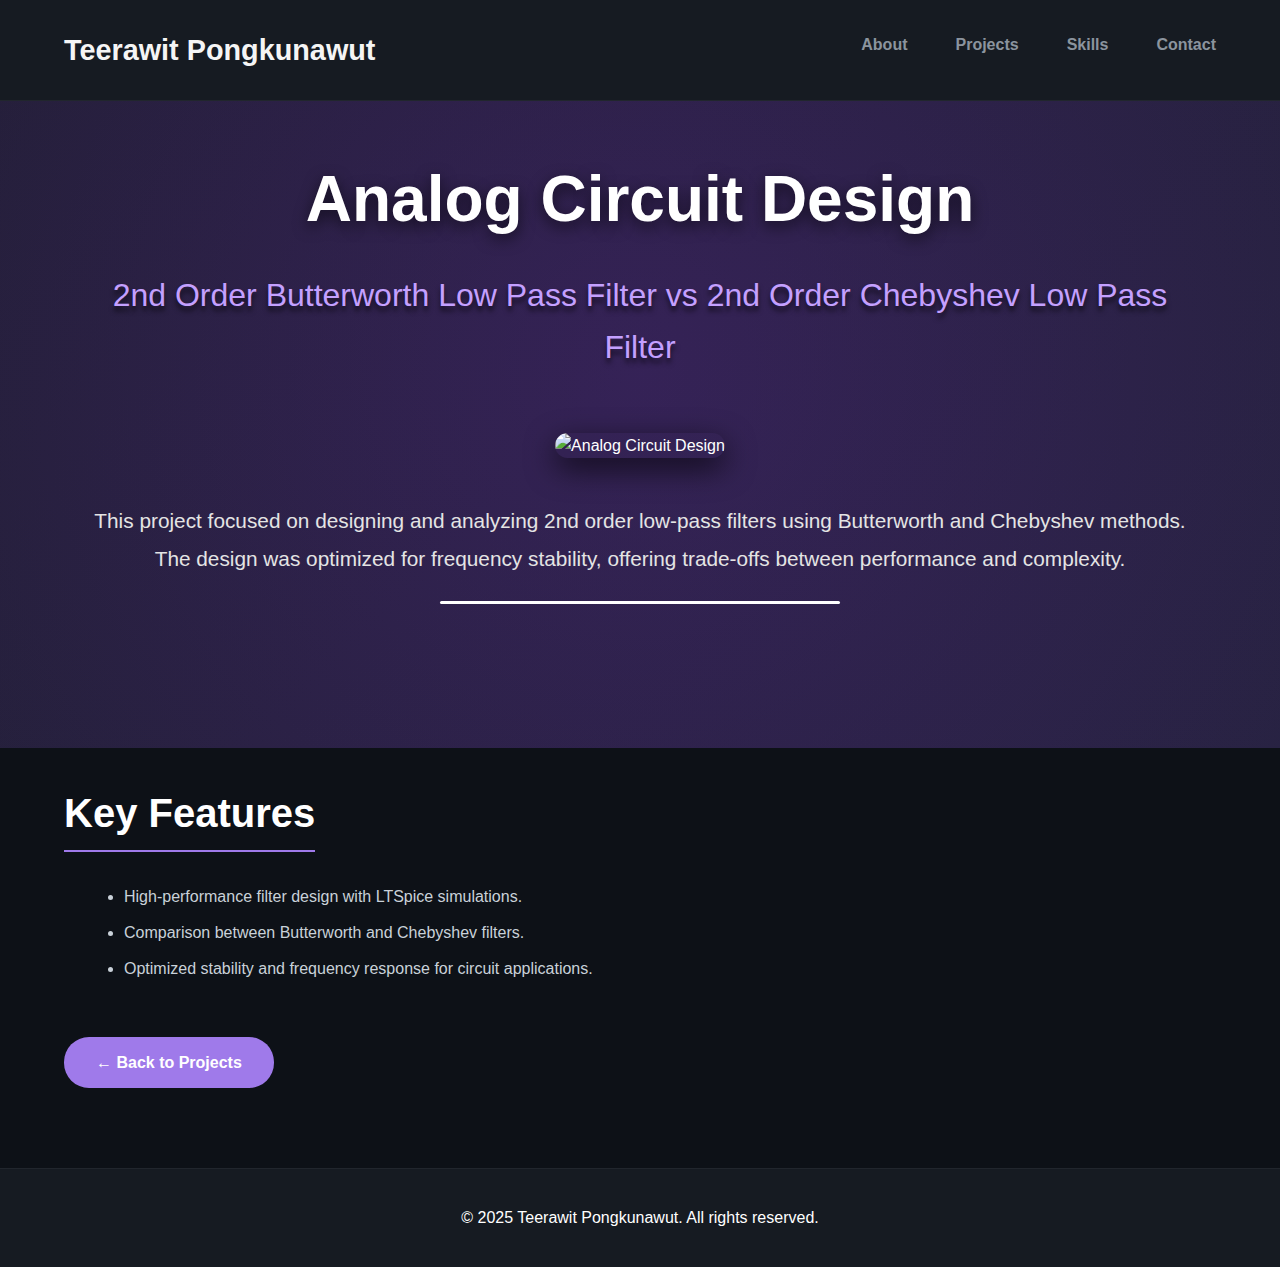
==== analog.html @ c82450d9 "first commit" ====
<!DOCTYPE html>
<html lang="en">
<head>
  <meta charset="UTF-8">
  <meta name="viewport" content="width=device-width, initial-scale=1.0">
  <title>Analog Circuit Design</title>
  <link rel="stylesheet" href="css/styles.css">
  <link rel="stylesheet" href="css/analog.css">
</head>
<body>
  
  <!-- Navbar -->
  <nav class="navbar">
    <div class="container">
      <span class="logo">Teerawit Pongkunawut</span>
      <ul class="nav-links">
        <li><a href="index.html#about">About</a></li>
        <li><a href="index.html#projects">Projects</a></li>
        <li><a href="index.html#skills">Skills</a></li>
        <li><a href="index.html#contact">Contact</a></li>
      </ul>
    </div>
  </nav>

  <!-- Project Hero Section -->
  <header class="project-hero">
    <div class="container">
      <h1>Analog Circuit Design</h1>
      <div class="subheading">
        2nd Order Butterworth Low Pass Filter vs 2nd Order Chebyshev Low Pass Filter
      </div>
      <img src="https://cdn.discordapp.com/attachments/1316251651568304169/1333033863064322068/image.png?ex=67976c07&is=67961a87&hm=56b15adc8330015cd0906551c6a0e2ed4f163051e583e97279deda4b3bd857d8&" 
           alt="Analog Circuit Design" 
           class="project-image">
      <p>
        This project focused on designing and analyzing 2nd order low-pass filters using Butterworth and Chebyshev methods. 
        The design was optimized for frequency stability, offering trade-offs between performance and complexity.
      </p>
    </div>
  </header>

  <!-- Page Content -->
  <div class="container">
    <h2>Key Features</h2>
    <ul>
      <li>High-performance filter design with LTSpice simulations.</li>
      <li>Comparison between Butterworth and Chebyshev filters.</li>
      <li>Optimized stability and frequency response for circuit applications.</li>
    </ul>

    <!-- Back Button -->
    <a href="index.html#projects" class="back-button">← Back to Projects</a>
  </div>

  <!-- Footer -->
  <footer class="footer">
    <p>&copy; 2025 Teerawit Pongkunawut. All rights reserved.</p>
  </footer>
</body>
</html>
---- css/styles.css ----
/* General Styles */
body {
  margin: 0;
  font-family: 'Arial', sans-serif;
  background-color: #0d1117;
  color: #c9d1d9;
  line-height: 1.6;
}

/* General Section Styles */
.section {
  padding: 6rem 1rem;
  background-color: #0d1117; /* Dark theme background */
  color: #c9d1d9; /* Light text */
  
}

.section h2 {
  font-size: 2.8rem;
  color: #ffffff;
  margin-bottom: 2rem;
  text-transform: uppercase;
  position: relative;
}

.section h2::after {
  content: '';
  display: block;
  width: 100px;
  height: 4px;
  background: linear-gradient(90deg, #9f7aea, #805ad5);
  margin: 0.5rem auto 0;
  border-radius: 2px;
}

.container {
  width: 90%;
  max-width: 1200px;
  margin: auto;
}
  
/* Navbar */
.navbar {
    background: #161b22;
  position: fixed;
  top: 0;
  width: 100%;
  z-index: 1000;
  border-bottom: 1px solid #21262d;
  padding: 1rem 0;
}
  
.navbar .container {
  display: flex;
  justify-content: space-between;
  align-items: center;
}
  
.logo {
  font-size: 1.8rem;
  font-weight: bold;
  color: #f5f5f5;
}
  
.nav-links {
  list-style: none;
  display: flex;
  gap: 3rem; /* เพิ่มระยะห่างระหว่างลิงก์ */
}
  
.nav-links a {
  text-decoration: none;
  font-weight: 600;
  color: #8b949e;
  transition: color 0.3s;
}
  
.nav-links a:hover {
  color: #9f7aea;
}

/* progress-bar */
#progress-bar {
  position: fixed;
  top: 0;
  left: 0;
  height: 5px; /* Thickness of the progress bar */
  background: #9f7aea; /* Bar color (can be changed to match your theme) */
  width: 0; /* Initial width (will be updated dynamically) */
  z-index: 9999; /* Ensure it appears above all other elements */
  transition: width 0.25s ease-out; /* Smooth animation */
}

/* Typing Effect */
.typing-container {
  display: flex;
  justify-content: center;
  align-items: center;
  height: 100vh; /* ทำให้ข้อความอยู่กลางหน้าจอ */
  background: linear-gradient(135deg, #0d1117, #21262d);
}

.typing {
  font-size: 5rem;
  font-weight: bold;
  color: #ffffff;
  text-align: center;
  border-right: 3px solid #9f7aea;
  animation: blink 0.7s step-end infinite;
}

/* Keyframes for Cursor Blinking */
@keyframes blink {
  from {
    border-color: transparent;
  }
  to {
    border-color: #9f7aea;
  }
}

/* Animation for fade-in and slide-up */
@keyframes fadeInUp {
  from {
    opacity: 0;
    transform: translateY(30px); /* เลื่อนลงเล็กน้อย */
  }
  to {
    opacity: 1;
    transform: translateY(0);
  }
}

/* Default hidden state */
.hidden {
  opacity: 0;
  transform: translateY(50px);
  transition: opacity 0.6s ease-out, transform 0.6s ease-out;
}

/* Visible state */
.show {
  opacity: 1;
  transform: translateY(0);
}

/* Hero Section */
.hero-section {
  min-height: 80vh; /* ให้สูงเต็มจอ */
  display: flex;
  flex-wrap: wrap;
  align-items: center;
  gap: 2rem;
  padding: 120px 0 60px; /* เพิ่ม padding ล่างเพื่อแยกจาก section ถัดไป */
  background: #0d1117; /* พื้นหลังสีเข้ม */
}

.hero-section .text-content h1 {
  font-size: 3.5rem;
  color: #ffffff;
  margin-bottom: 1rem;
  line-height: 1.2;
}
  
.hero-section .text-content h1 span {
  color: #9f7aea;
}
  
.hero-section .text-content p {
  font-size: 1.2rem;
  color: #8b949e;
  margin-bottom: 1.5rem;
}
  
.hero-section .text-content .social-icons a {
  color: #8b949e;
  font-size: 1.2rem;
  margin-right: 1rem;
  text-decoration: none;
  transition: color 0.3s, transform 0.3s;
}
  
.hero-section .text-content .social-icons a:hover {
  color: #9f7aea;
  transform: scale(1.1);
}
  
.hero-section .image-content {
  flex: 1;
  display: flex;
  justify-content: center;
  align-items: center;
}
  
.hero-section .image-content .profile-picture {
  position: relative;
  width: 220px;
  height: 220px;
  border-radius: 50%;
  overflow: hidden;
  border: 5px solid #9f7aea;
  box-shadow: 0 4px 10px rgba(0, 0, 0, 0.5);
  transition: transform 0.3s;
}
  
.hero-section .image-content .profile-picture:hover {
  transform: scale(1.1);
}
  
.hero-section .image-content .profile-picture img {
  width: 100%;
  height: 100%;
  object-fit: cover;
}
  
  /* Sections */
  .section {
    padding: 4rem 0;
  }
  
  .section:nth-child(even) {
    background: #0d1117;
  }
  
  .section:nth-child(odd) {
    background: #161b22;
  }
  
  .section h2 {
    font-size: 2.5rem;
    color: #ffffff;
    margin-bottom: 2rem;
    text-align: center;
  }
  
  .projects-grid, .skills-grid {
    display: grid;
    grid-template-columns: repeat(auto-fit, minmax(300px, 1fr));
    gap: 2rem;
  }
  
  /* Project Cards */
.project-card {
  display: flex;
  flex-direction: column;
  justify-content: space-between;
  border-radius: 10px;
  overflow: hidden;
  transition: transform 0.3s ease, box-shadow 0.3s ease;
  box-shadow: 0 4px 8px rgba(0, 0, 0, 0.3); /* Shadow เริ่มต้น */
}

.project-card:hover {
  transform: translateY(-5px); /* ยกขึ้นเล็กน้อย */
  box-shadow: 0 10px 15px rgba(0, 0, 0, 0.2); /* เพิ่ม shadow */
}

.project-card img {
  width: 100%;
  height: 200px;
  object-fit: cover;
}

.project-card .content {
  padding: 1rem;
  flex-grow: 1; /* เพื่อผลักดัน footer ลง */
}

.project-card h3 {
  font-size: 1.25rem;
  color: #ffffff;
  margin-bottom: 0.5rem;
}

.project-card p {
  color: #8b949e;
  font-size: 1rem;
  line-height: 1.5;
}

.project-card .card-footer {
  padding: 1rem;
  background: #161b22; /* เพิ่ม background */
}

.project-card a.view-project {
  color: #9f7aea;
  font-weight: bold;
  text-decoration: none;
  display: inline-block;
  transition: color 0.3s ease;
}

.project-card a.view-project:hover {
  color: #805ad5;
}

/* Adjust grid layout */
.projects-grid {
  display: grid;
  grid-template-columns: repeat(auto-fit, minmax(300px, 1fr));
  gap: 1.5rem;
}


  /* View Project Link */
.view-project {
  display: inline-block;
  color: #9f7aea;
  font-weight: bold;
  text-decoration: none;
  transition: transform 0.4s ease-in-out, color 0.3s ease-in-out;
}

.view-project:hover {
  color: #805ad5;
  transform: scale(1.1);
}
  
/* Skill Cards */
.skill-card {
  background: #21262d;
  border-radius: 10px;
  padding: 1rem;
  text-align: center;
  transition: background 0.3s, transform 0.3s;
}
  
.skill-card:hover {
  background: #33373f;
  transform: scale(1.05);
}
  
.skill-card h3 {
  color: #f5f5f5;
}
  
/* Contact List */
.contact-row {
  display: flex;
  justify-content: center;
  align-items: flex-start;
  gap: 2rem;
  flex-wrap: wrap;
}

/* Contact Item */
.contact-item {
  text-align: center;
  flex: 1 1 200px; /* ขนาดขั้นต่ำสำหรับบล็อกอื่น */
  max-width: 200px; /* จำกัดความกว้าง */
  display: flex;
  flex-direction: column;
  gap: 1rem;
}

/* Address Item */
.contact-item.address {
  flex: 2 1 400px; /* เพิ่มความกว้างของ Address */
  max-width: 500px; /* ขยายขนาดสูงสุด */
}

.contact-item h3 {
  font-size: 1.5rem;
  margin-bottom: 1rem;
  color: #c9d1d9;
  text-shadow: 0 5px 15px rgba(0, 0, 0, 0.6); /* เพิ่มเงาให้ดูมีมิติ */
}

.contact-item i {
  font-size: 2.5rem;
  margin-bottom: 0.5rem;
  color: #9f7aea;
  transition: transform 0.3s ease, color 0.3s ease;
}

.contact-item i:hover {
  transform: scale(1.2);
  color: #805ad5;
}

.contact-item p,
.contact-item a {
  font-size: 1.2rem;
  line-height: 1.8;
  color: #c9d1d9;
  text-decoration: none;
}

.contact-item a:hover {
  color: #805ad5;
}



/* Social Links */
.social-links {
  display: flex;
  gap: 1rem;
  justify-content: center;
}

.social-links a {
  font-size: 2rem;
  color: #9f7aea;
  transition: color 0.3s ease, transform 0.3s ease;
}

.social-links a:hover {
  color: #805ad5;
  transform: scale(1.2);
}


/* Footer */
.footer {
  background: #0d1117;
  text-align: center;
  padding: 1.5rem;
  color: #8b949e;
}

.footer a {
  color: #9f7aea;
  text-decoration: none;
  transition: color 0.3s ease;
}

.footer a:hover {
  color: #805ad5;
}

/* GitHub Link */
.github-link {
  text-align: center;
  margin-top: 20px;
}

.github-link a {
  display: inline-block;
  padding: 10px 20px;
  background-color: #9f7aea;
  color: #ffffff;
  font-weight: bold;
  border-radius: 5px;
  text-decoration: none;
  transition: background-color 0.3s ease;
}

.github-link a:hover {
  background-color: #805ad5;
}
---- css/analog.css ----
/* General Styles */
body {
    margin: 0;
    font-family: 'Arial', sans-serif;
    background-color: #0d1117;
    color: #c9d1d9;
    line-height: 1.6;
  }
  
  .container {
    width: 90%;
    max-width: 1200px;
    margin: auto;
  }
  
  /* Project Hero Section */
  .project-hero {
    color: #ffffff;
    text-align: center;
    padding: 8rem 1rem;
    position: relative;
    overflow: hidden;
    background: linear-gradient(135deg, #1e1e2f, #24243e, #6254beb0);
    background-size: 300% 300%; /* ขยายขนาดพื้นหลัง */
    animation: gradientShift 8s ease infinite;
  }
  
  .project-hero::before {
    content: '';
    position: absolute;
    top: -50%;
    left: -50%;
    width: 200%;
    height: 200%;
    background: radial-gradient(circle, rgba(138,43,226,0.2) 0%, rgba(0,0,0,0) 70%);
    z-index: 0;
    animation: rotateBackground 20s linear infinite; /* เพิ่มการหมุน background */
  }
  
  @keyframes gradientShift {
    0% {
      background-position: 0% 50%; /* เริ่มต้นที่จุดหนึ่ง */
    }
    50% {
      background-position: 100% 50%; /* เคลื่อนไปอีกจุด */
    }
    100% {
      background-position: 0% 50%; /* กลับมาที่เดิม */
    }
  }
  
  .project-hero h1 {
    font-size: 4rem;
    font-weight: 700;
    margin-top: 20px;
    margin-bottom: 20px;
    color: #ffffff;
    text-shadow: 0 5px 15px rgba(0, 0, 0, 0.6); /* เพิ่มเงาให้ดูมีมิติ */
    z-index: 1;
    position: relative;
  }
  
  .project-hero .subheading {
    font-size: 2rem;
    font-weight: 500;
    color: #c4a0ff;
    margin-bottom: 40px;
    text-shadow: 0 5px 5px rgba(0, 0, 0, 0.6); /* เพิ่มเงาให้ดูมีมิติ */
    z-index: 1;
    position: relative;
  }
  
  .project-hero .project-image {
    max-width: 60%;
    margin: 20px auto;
    border-radius: 20px;
    box-shadow: 0 10px 30px rgba(0, 0, 0, 0.7);
    transition: transform 0.3s ease, box-shadow 0.3s ease;
    z-index: 1;
    position: relative;
  }
  
  .project-hero .project-image:hover {
    transform: scale(1.05); /* เพิ่มเอฟเฟกต์ zoom */
    box-shadow: 0 15px 40px rgba(0, 0, 0, 0.8);
  }
  
  .project-hero p {
    font-size: 1.3rem;
    line-height: 1.8;
    color: #e4e4e4;
    margin-top: 1.5rem;
    z-index: 1;
    position: relative;
  }
  
  .project-hero p::after {
    content: '';
    display: block;
    width: 400px;
    height: 3px;
    background: #fff;
    margin: 1.5rem auto 0;
    border-radius: 2px;
  }
  
  /* Page Content */
  h2 {
    font-size: 2.5rem;
    color: #ffffff;
    margin-bottom: 1rem;
    text-align: center;
    border-bottom: 2px solid #9f7aea;
    display: inline-block;
    padding-bottom: 5px;
  }
  h3 {
    font-size: 2rem;
    color: #ffffff;
    margin-bottom: 1rem;
    text-align: center;
    border-bottom: 2px solid #9f7aea;
    display: inline-block;
    padding-bottom: 5px;
  }
  
  p {
    color: #ffffff;
    margin-bottom: 1rem;
  }
  
  ul {
    margin-left: 20px;
    list-style: disc;
  }
  
  ul li {
    margin-bottom: 10px;
    color: #c9d1d9;
  }
  
  /* Back Button */
  .back-button {
    display: inline-block;
    margin-top: 40px;
    margin-bottom: 40px;
    padding: 0.8rem 2rem;
    text-decoration: none;
    font-weight: bold;
    color: #ffffff;
    background: #9f7aea;
    border-radius: 25px;
    transition: background 0.3s ease, transform 0.3s ease;
  }
  
  .back-button:hover {
    background: #805ad5;
    transform: scale(1.05);
  }
  
  /* Footer */
  .footer {
    background: #161b22;
    text-align: center;
    padding: 20px;
    color: #8b949e;
    margin-top: 40px;
    border-top: 1px solid #21262d;
  }
  
  .footer a {
    color: #9f7aea;
    text-decoration: none;
    transition: color 0.3s ease;
  }
  
  .footer a:hover {
    color: #805ad5;
  }
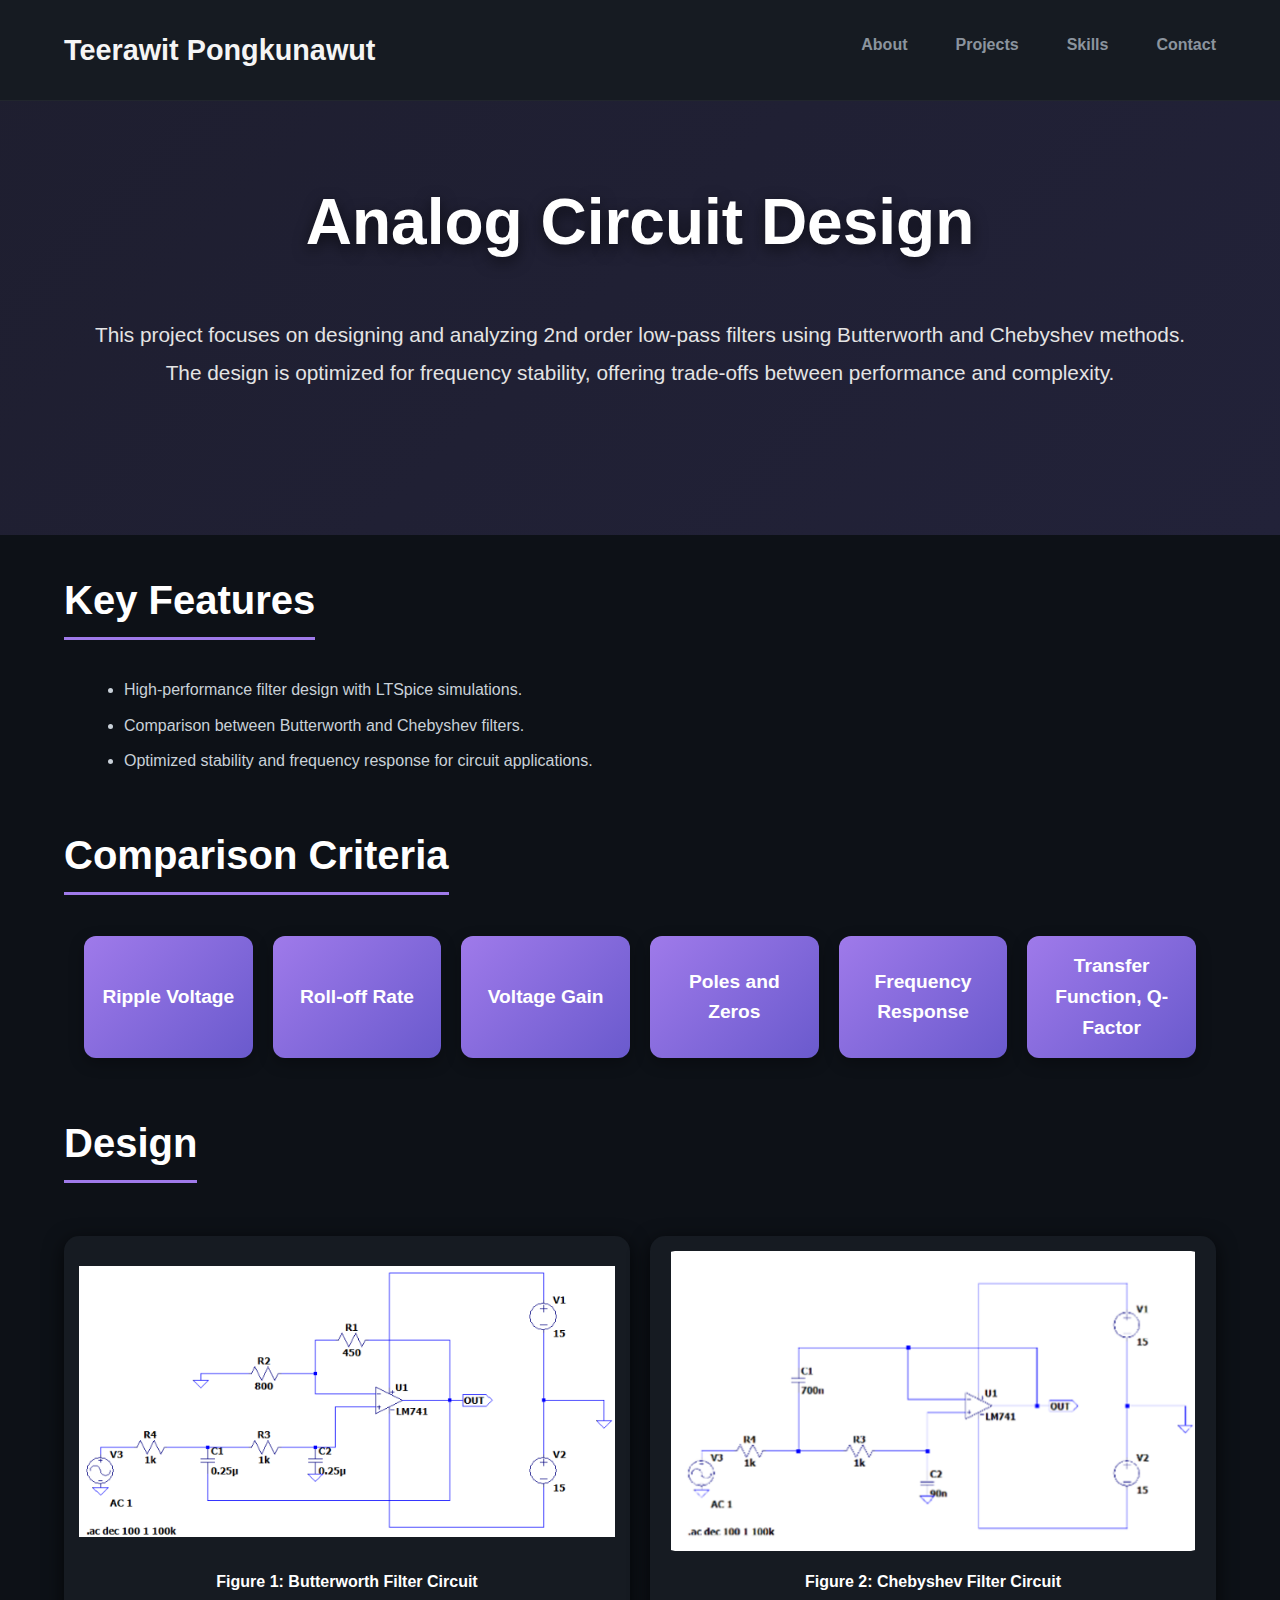
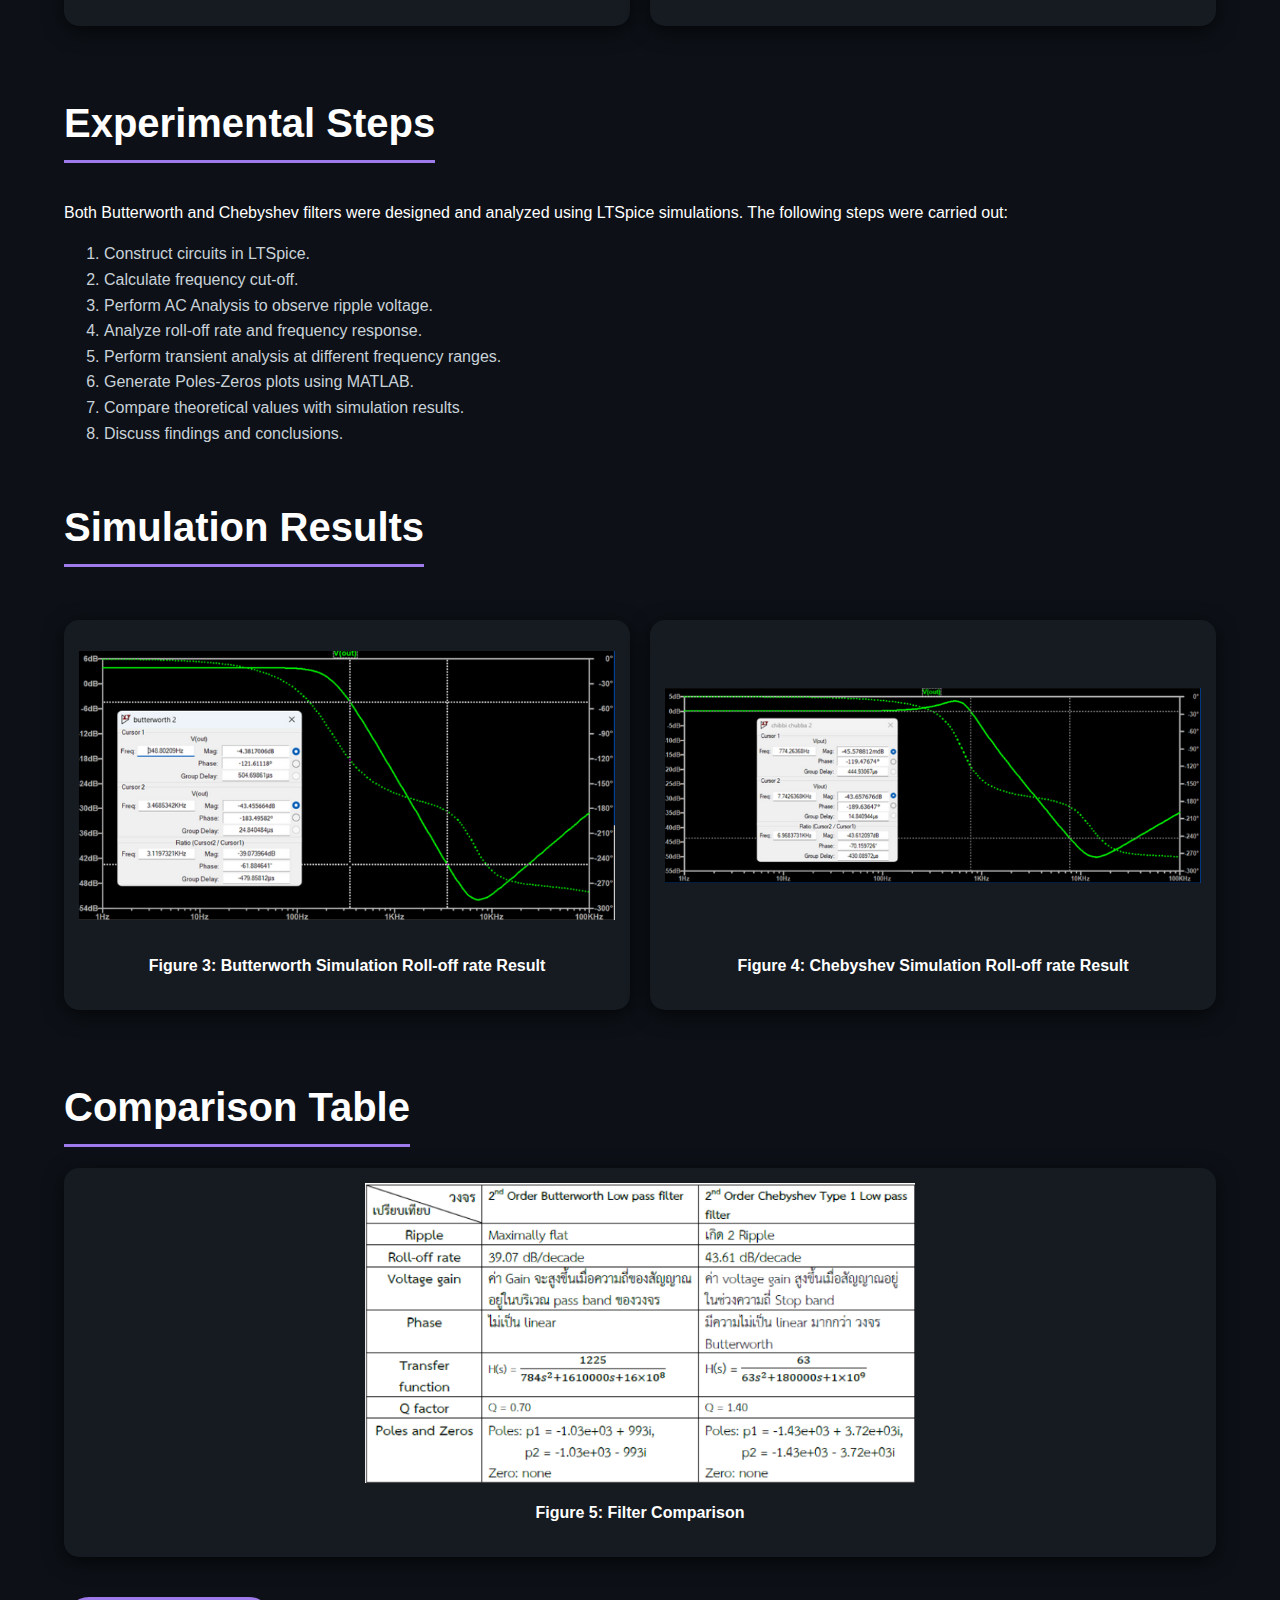
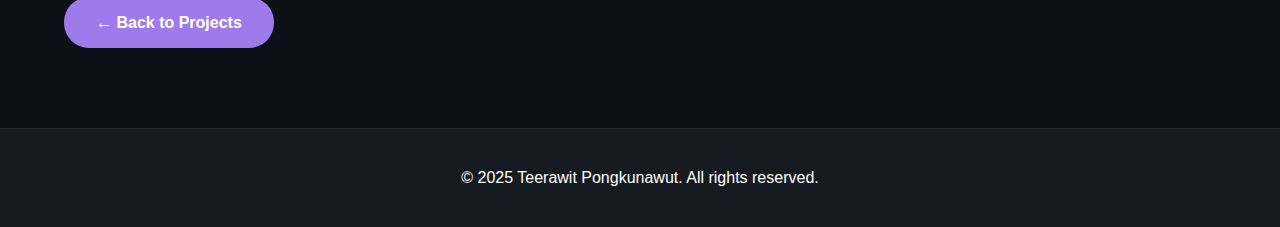
==== commit 0360f6ca: "add information" ====
--- a/analog.html
+++ b/analog.html
@@ -26,15 +26,9 @@
   <header class="project-hero">
     <div class="container">
       <h1>Analog Circuit Design</h1>
-      <div class="subheading">
-        2nd Order Butterworth Low Pass Filter vs 2nd Order Chebyshev Low Pass Filter
-      </div>
-      <img src="https://cdn.discordapp.com/attachments/1316251651568304169/1333033863064322068/image.png?ex=67976c07&is=67961a87&hm=56b15adc8330015cd0906551c6a0e2ed4f163051e583e97279deda4b3bd857d8&" 
-           alt="Analog Circuit Design" 
-           class="project-image">
       <p>
-        This project focused on designing and analyzing 2nd order low-pass filters using Butterworth and Chebyshev methods. 
-        The design was optimized for frequency stability, offering trade-offs between performance and complexity.
+        This project focuses on designing and analyzing 2nd order low-pass filters using Butterworth and Chebyshev methods. 
+        The design is optimized for frequency stability, offering trade-offs between performance and complexity.
       </p>
     </div>
   </header>
@@ -43,10 +37,63 @@
   <div class="container">
     <h2>Key Features</h2>
     <ul>
-      <li>High-performance filter design with LTSpice simulations.</li>
-      <li>Comparison between Butterworth and Chebyshev filters.</li>
-      <li>Optimized stability and frequency response for circuit applications.</li>
+        <li>High-performance filter design with LTSpice simulations.</li>
+        <li>Comparison between Butterworth and Chebyshev filters.</li>
+        <li>Optimized stability and frequency response for circuit applications.</li>
     </ul>
+
+    <h2>Comparison Criteria</h2>
+      <div class="comparison-grid">
+        <div class="comparison-item">Ripple Voltage</div>
+        <div class="comparison-item">Roll-off Rate</div>
+        <div class="comparison-item">Voltage Gain</div>
+        <div class="comparison-item">Poles and Zeros</div>
+        <div class="comparison-item">Frequency Response</div>
+        <div class="comparison-item">Transfer Function, Q-Factor</div>
+      </div>
+
+    <h2>Design</h2>
+    <div class="screenshot-group">
+      <div class="screenshot">
+        <img src="assets/Butterworth.png" alt="Butterworth Circuit">
+        <p>Figure 1: Butterworth Filter Circuit</p>
+      </div>
+      <div class="screenshot">
+        <img src="assets/Chebyshev.png" alt="Chebyshev Circuit">
+        <p>Figure 2: Chebyshev Filter Circuit</p>
+      </div>
+    </div>
+
+    <h2>Experimental Steps</h2>
+    <p>Both Butterworth and Chebyshev filters were designed and analyzed using LTSpice simulations. The following steps were carried out:</p>
+    <ol>
+      <li>Construct circuits in LTSpice.</li>
+      <li>Calculate frequency cut-off.</li>
+      <li>Perform AC Analysis to observe ripple voltage.</li>
+      <li>Analyze roll-off rate and frequency response.</li>
+      <li>Perform transient analysis at different frequency ranges.</li>
+      <li>Generate Poles-Zeros plots using MATLAB.</li>
+      <li>Compare theoretical values with simulation results.</li>
+      <li>Discuss findings and conclusions.</li>
+    </ol>
+
+    <h2>Simulation Results</h2>
+    <div class="screenshot-group">
+      <div class="screenshot">
+        <img src="assets/rolloff_butterworth.png" alt="Butterworth Simulation Results">
+        <p>Figure 3: Butterworth Simulation Roll-off rate Result</p>
+      </div>
+      <div class="screenshot">
+        <img src="assets/rolloff_Chevbyshev.png" alt="Chebyshev Simulation Results">
+        <p>Figure 4: Chebyshev Simulation Roll-off rate Result</p>
+      </div>
+    </div>
+
+    <h2>Comparison Table</h2>
+    <div class="screenshot">
+      <img src="assets/comparison_table.png" alt="Comparison Table">
+      <p>Figure 5: Filter Comparison</p>
+    </div>
 
     <!-- Back Button -->
     <a href="index.html#projects" class="back-button">← Back to Projects</a>
--- a/css/analog.css
+++ b/css/analog.css
@@ -1,180 +1,239 @@
 /* General Styles */
 body {
-    margin: 0;
-    font-family: 'Arial', sans-serif;
-    background-color: #0d1117;
-    color: #c9d1d9;
-    line-height: 1.6;
+  margin: 0;
+  font-family: 'Arial', sans-serif;
+  background-color: #0d1117;
+  color: #c9d1d9;
+  line-height: 1.6;
+}
+
+.container {
+  width: 90%;
+  max-width: 1200px;
+  margin: auto;
+}
+
+/* Project Hero Section */
+.project-hero {
+  color: #ffffff;
+  text-align: center;
+  padding: 8rem 1rem;
+  position: relative;
+  overflow: hidden;
+  background: linear-gradient(135deg, #1e1e2f, #24243e, #6254beb0);
+  background-size: 300% 300%;
+  animation: gradientShift 8s ease infinite;
+}
+
+@keyframes gradientShift {
+  0% { background-position: 0% 50%; }
+  50% { background-position: 100% 50%; }
+  100% { background-position: 0% 50%; }
+}
+
+.project-hero h1 {
+  font-size: 4rem;
+  font-weight: 700;
+  color: #ffffff;
+  text-shadow: 0 5px 15px rgba(0, 0, 0, 0.6);
+}
+
+.project-hero .subheading {
+  font-size: 1.5rem;
+  font-weight: 500;
+  color: #a0a8ff;
+  margin-bottom: 40px;
+}
+
+.project-hero .project-image {
+  max-width: 50%;
+  margin: 20px auto;
+  border-radius: 20px;
+  box-shadow: 0 10px 30px rgba(0, 0, 0, 0.7);
+  transition: transform 0.3s ease;
+  display: block;
+}
+
+.project-hero .project-image:hover {
+  transform: scale(1.05);
+}
+
+.project-hero p {
+  font-size: 1.3rem;
+  line-height: 1.8;
+  color: #e4e4e4;
+  margin-top: 1.5rem;
+}
+
+
+/* Section Headings */
+h2 {
+  font-size: 2.5rem;
+  color: #ffffff;
+  text-align: left;
+  position: relative;
+  display: inline-block;
+  margin-bottom: 1rem;
+  padding-bottom: 5px;
+}
+
+h2::after {
+  content: "";
+  display: block;
+  width: 100%; /* เส้นสีม่วงยาวเท่ากับหัวข้อ */
+  height: 3px;
+  background: #9f7aea;
+  margin-top: 5px;
+}
+
+h3 {
+  font-size: 2rem;
+  color: #ffffff;
+  text-align: left;
+  display: inline-block;
+  padding-bottom: 5px;
+  margin-bottom: 1.5rem;
+}
+
+p {
+  color: #ffffff;
+  margin-bottom: 1rem;
+}
+
+ul {
+  margin-left: 20px;
+  list-style: disc;
+}
+
+ul li {
+  margin-bottom: 10px;
+  color: #c9d1d9;
+}
+
+/* Section Styling */
+.section {
+  margin: 40px 0;
+  padding: 20px;
+  background: #161b22;
+  border-radius: 10px;
+  text-align: left;
+}
+
+/* Design Screenshots Grid */
+.screenshot-group {
+  display: grid;
+  grid-template-columns: repeat(2, 1fr); /* แบ่งเป็น 2 คอลัมน์ */
+  gap: 20px;
+  justify-content: center;
+  align-items: center;
+  width: 100%;
+  margin: auto;
+  padding: 2rem 0;
+}
+
+.screenshot {
+  background: #161b22;
+  border-radius: 15px;
+  box-shadow: 0 5px 20px rgba(0, 0, 0, 0.7);
+  transition: transform 0.4s ease, box-shadow 0.4s ease;
+  text-align: center;
+  padding: 15px;
+}
+
+.screenshot img {
+  width: 100%; /* ทำให้ภาพเต็มพื้นที่ */
+  height: 300px; /* กำหนดความสูงเท่ากัน */
+  object-fit: contain; /* ให้ขนาดรูปอยู่ในกรอบไม่ถูกตัด */
+  border-radius: 10px;
+}
+
+.screenshot:hover {
+  transform: translateY(-5px);
+  box-shadow: 0 10px 30px rgba(0, 0, 0, 0.9);
+}
+
+.screenshot p {
+  font-size: 1rem;
+  color: #ffffff;
+  margin-top: 10px;
+  font-weight: bold;
+  text-align: center;
+}
+
+/* Comparison Grid */
+.comparison-grid {
+  display: grid;
+  grid-template-columns: repeat(auto-fit, minmax(150px, 1fr)); /* ขยายขนาดบล็อก */
+  gap: 20px;
+  text-align: center;
+  padding: 20px;
+  justify-content: center;
+}
+
+.comparison-item {
+  background: linear-gradient(135deg, #9f7aea, #6a5acd); /* ไล่สีให้ดูทันสมัย */
+  color: #ffffff;
+  font-size: 1.2rem;
+  font-weight: bold;
+  padding: 15px;
+  border-radius: 12px;
+  transition: transform 0.3s ease, background 0.3s ease, box-shadow 0.3s ease;
+  box-shadow: 0 5px 15px rgba(0, 0, 0, 0.3); /* เพิ่มเงาให้ดูมิติ */
+  display: flex;
+  align-items: center;
+  justify-content: center;
+  text-align: center;
+}
+
+.comparison-item:hover {
+  transform: scale(1.1);
+  background: linear-gradient(135deg, #805ad5, #483d8b);
+  box-shadow: 0 8px 20px rgba(0, 0, 0, 0.5); /* เงาเข้มขึ้น */
+  cursor: pointer;
+}
+
+/* Responsive Design */
+@media (max-width: 600px) {
+  .comparison-grid {
+    grid-template-columns: repeat(2, 1fr); /* สำหรับมือถือ ให้แสดง 2 คอลัมน์ */
   }
-  
-  .container {
-    width: 90%;
-    max-width: 1200px;
-    margin: auto;
-  }
-  
-  /* Project Hero Section */
-  .project-hero {
-    color: #ffffff;
-    text-align: center;
-    padding: 8rem 1rem;
-    position: relative;
-    overflow: hidden;
-    background: linear-gradient(135deg, #1e1e2f, #24243e, #6254beb0);
-    background-size: 300% 300%; /* ขยายขนาดพื้นหลัง */
-    animation: gradientShift 8s ease infinite;
-  }
-  
-  .project-hero::before {
-    content: '';
-    position: absolute;
-    top: -50%;
-    left: -50%;
-    width: 200%;
-    height: 200%;
-    background: radial-gradient(circle, rgba(138,43,226,0.2) 0%, rgba(0,0,0,0) 70%);
-    z-index: 0;
-    animation: rotateBackground 20s linear infinite; /* เพิ่มการหมุน background */
-  }
-  
-  @keyframes gradientShift {
-    0% {
-      background-position: 0% 50%; /* เริ่มต้นที่จุดหนึ่ง */
-    }
-    50% {
-      background-position: 100% 50%; /* เคลื่อนไปอีกจุด */
-    }
-    100% {
-      background-position: 0% 50%; /* กลับมาที่เดิม */
-    }
-  }
-  
-  .project-hero h1 {
-    font-size: 4rem;
-    font-weight: 700;
-    margin-top: 20px;
-    margin-bottom: 20px;
-    color: #ffffff;
-    text-shadow: 0 5px 15px rgba(0, 0, 0, 0.6); /* เพิ่มเงาให้ดูมีมิติ */
-    z-index: 1;
-    position: relative;
-  }
-  
-  .project-hero .subheading {
-    font-size: 2rem;
-    font-weight: 500;
-    color: #c4a0ff;
-    margin-bottom: 40px;
-    text-shadow: 0 5px 5px rgba(0, 0, 0, 0.6); /* เพิ่มเงาให้ดูมีมิติ */
-    z-index: 1;
-    position: relative;
-  }
-  
-  .project-hero .project-image {
-    max-width: 60%;
-    margin: 20px auto;
-    border-radius: 20px;
-    box-shadow: 0 10px 30px rgba(0, 0, 0, 0.7);
-    transition: transform 0.3s ease, box-shadow 0.3s ease;
-    z-index: 1;
-    position: relative;
-  }
-  
-  .project-hero .project-image:hover {
-    transform: scale(1.05); /* เพิ่มเอฟเฟกต์ zoom */
-    box-shadow: 0 15px 40px rgba(0, 0, 0, 0.8);
-  }
-  
-  .project-hero p {
-    font-size: 1.3rem;
-    line-height: 1.8;
-    color: #e4e4e4;
-    margin-top: 1.5rem;
-    z-index: 1;
-    position: relative;
-  }
-  
-  .project-hero p::after {
-    content: '';
-    display: block;
-    width: 400px;
-    height: 3px;
-    background: #fff;
-    margin: 1.5rem auto 0;
-    border-radius: 2px;
-  }
-  
-  /* Page Content */
-  h2 {
-    font-size: 2.5rem;
-    color: #ffffff;
-    margin-bottom: 1rem;
-    text-align: center;
-    border-bottom: 2px solid #9f7aea;
-    display: inline-block;
-    padding-bottom: 5px;
-  }
-  h3 {
-    font-size: 2rem;
-    color: #ffffff;
-    margin-bottom: 1rem;
-    text-align: center;
-    border-bottom: 2px solid #9f7aea;
-    display: inline-block;
-    padding-bottom: 5px;
-  }
-  
-  p {
-    color: #ffffff;
-    margin-bottom: 1rem;
-  }
-  
-  ul {
-    margin-left: 20px;
-    list-style: disc;
-  }
-  
-  ul li {
-    margin-bottom: 10px;
-    color: #c9d1d9;
-  }
-  
-  /* Back Button */
-  .back-button {
-    display: inline-block;
-    margin-top: 40px;
-    margin-bottom: 40px;
-    padding: 0.8rem 2rem;
-    text-decoration: none;
-    font-weight: bold;
-    color: #ffffff;
-    background: #9f7aea;
-    border-radius: 25px;
-    transition: background 0.3s ease, transform 0.3s ease;
-  }
-  
-  .back-button:hover {
-    background: #805ad5;
-    transform: scale(1.05);
-  }
-  
-  /* Footer */
-  .footer {
-    background: #161b22;
-    text-align: center;
-    padding: 20px;
-    color: #8b949e;
-    margin-top: 40px;
-    border-top: 1px solid #21262d;
-  }
-  
-  .footer a {
-    color: #9f7aea;
-    text-decoration: none;
-    transition: color 0.3s ease;
-  }
-  
-  .footer a:hover {
-    color: #805ad5;
-  }
-  +}
+
+/* Back Button */
+.back-button {
+  display: inline-block;
+  margin-top: 40px;
+  margin-bottom: 40px;
+  padding: 0.8rem 2rem;
+  text-decoration: none;
+  font-weight: bold;
+  color: #ffffff;
+  background: #9f7aea;
+  border-radius: 25px;
+  transition: background 0.3s ease, transform 0.3s ease;
+}
+
+.back-button:hover {
+  background: #805ad5;
+  transform: scale(1.05);
+}
+
+/* Footer */
+.footer {
+  background: #161b22;
+  text-align: center;
+  padding: 20px;
+  color: #8b949e;
+  margin-top: 40px;
+  border-top: 1px solid #21262d;
+}
+
+.footer a {
+  color: #9f7aea;
+  text-decoration: none;
+  transition: color 0.3s ease;
+}
+
+.footer a:hover {
+  color: #805ad5;
+}
